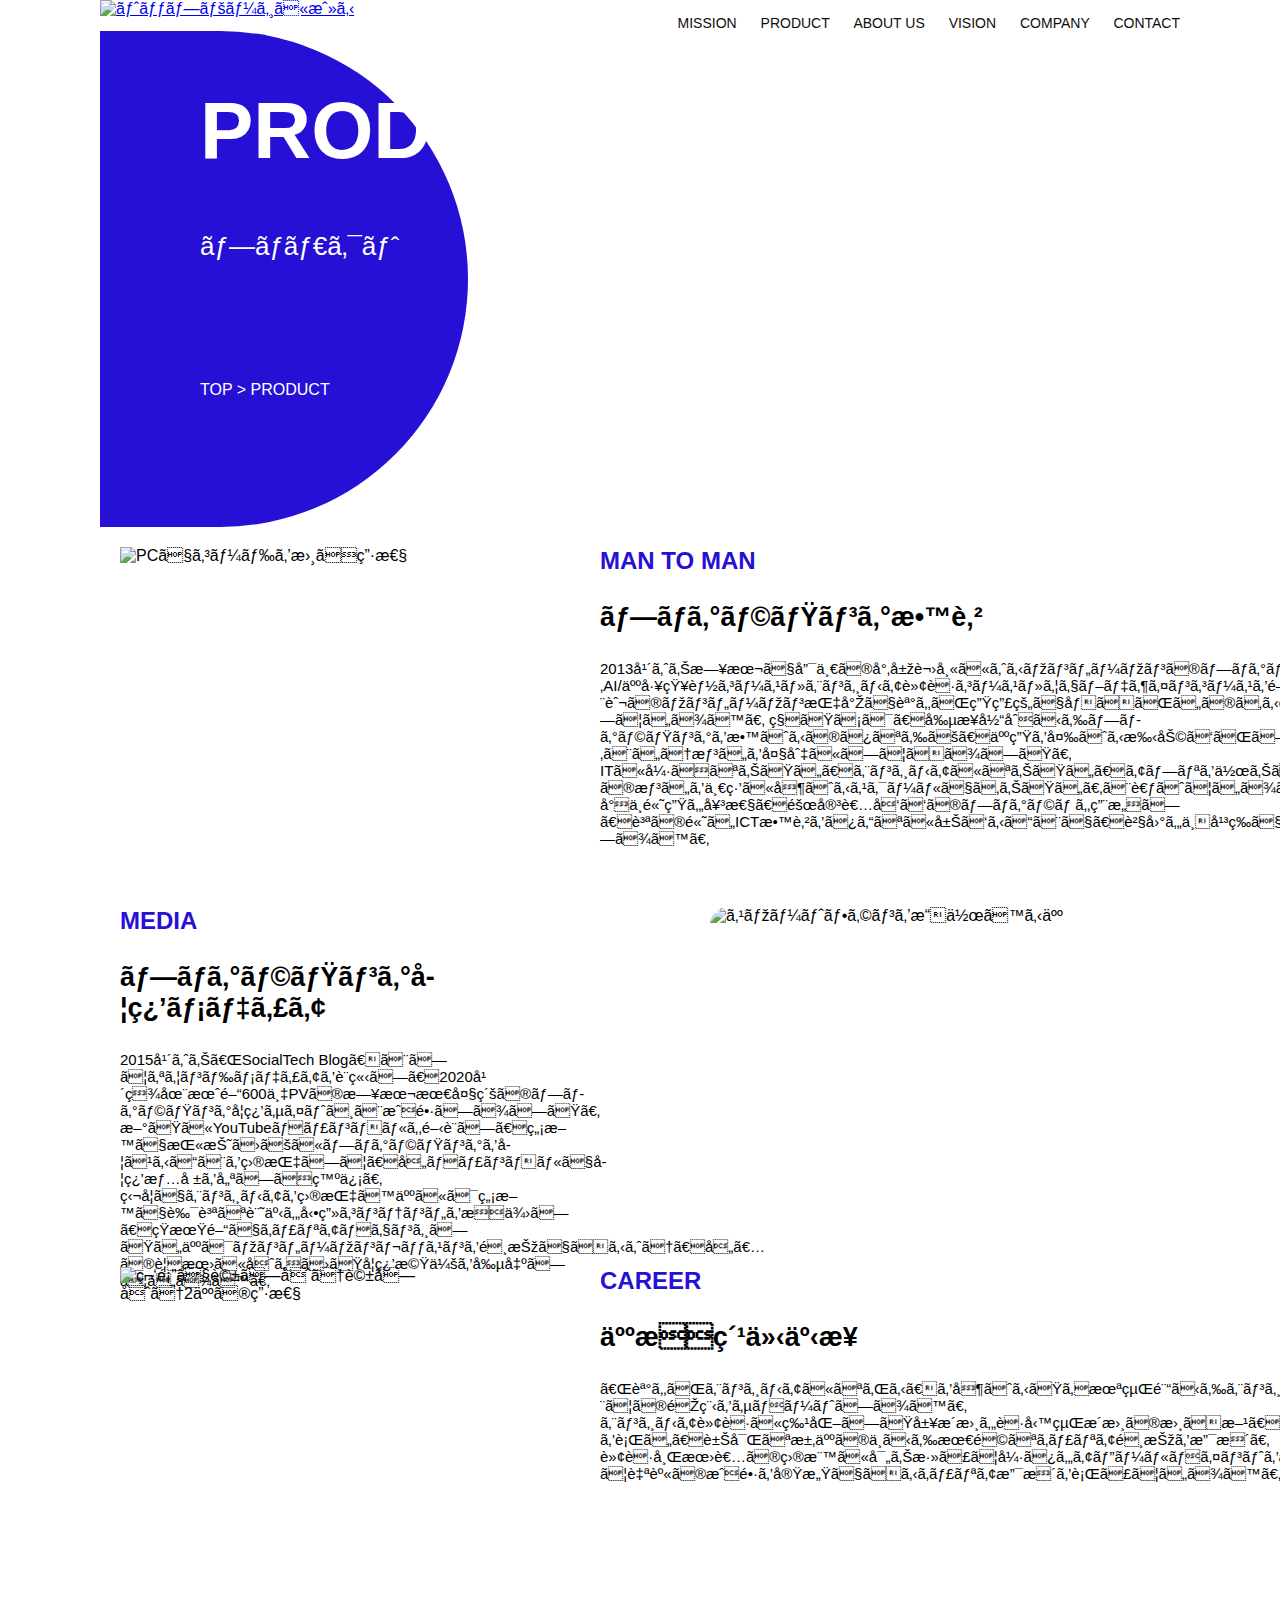
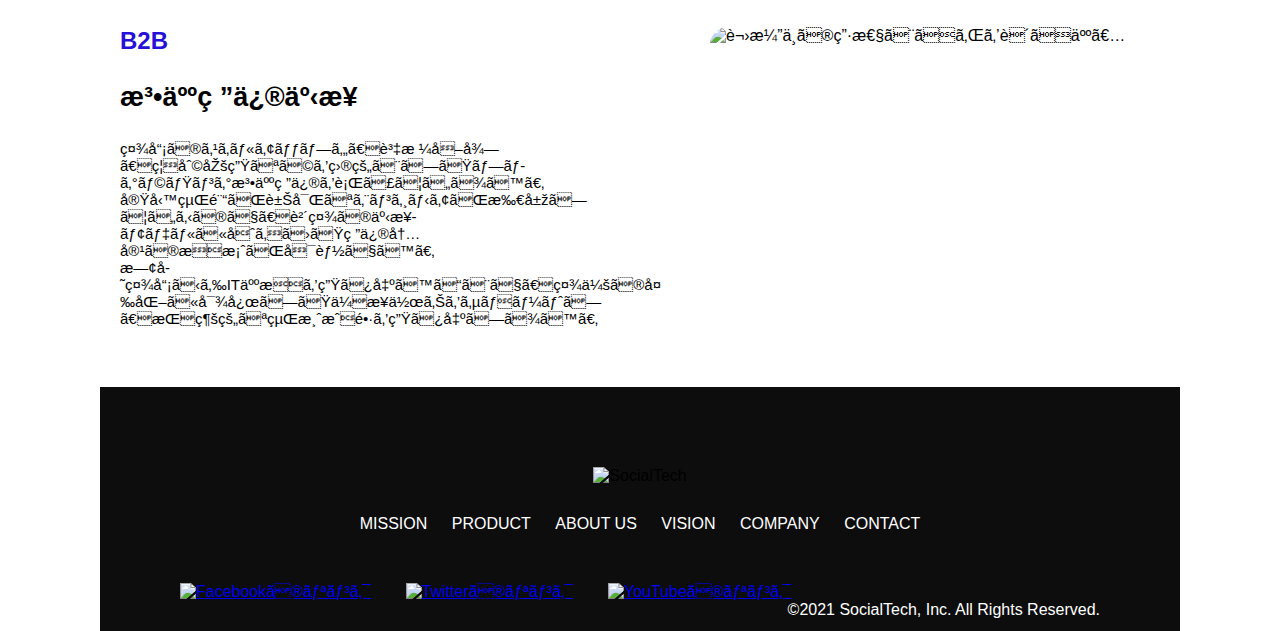
==== kadai_tutorial_output/product.html @ c11d373e "kadai_tutorial_outputをアップロード" ====
<!DOCTYPE html>
<html>
  <head>
    <title>SocialTech -PRODUCT プロダクト-</title>
    <meta charset="description" content="SocialTechの4つのプロダクトを紹介します">
    <meta name="viewport" content="width=device-width, initial-scale=1.0">
    <link rel="stylesheet" href="style.css">
  </head>

  <body>
    <!-- ヘッダー -->
    <header>
      <!-- ロゴ -->
      <a href="index.html" id="logo"><img src="images/logo.png" alt="トップページに戻る"></a>

      <!-- PC用ナビゲーション -->
      <nav id="nav-pc">
        <a href="mission.html">MISSION</a>
        <a href="product.html">PRODUCT</a>
        <a href="index.html#aboutus">ABOUT US</a>
        <a href="index.html#vision">VISION</a>
        <a href="index.html#company">COMPANY</a>
        <a href="index.html#contact">CONTACT</a>
      </nav>

      <!-- スマホ用メニューボタン -->
      <img id="menu-sp" src="images/button-menu.png" alt="ナビゲーションを開く" onclick="document.getElementById('nav-sp').style.display = 'block'">

      <!-- スマホ用ナビゲーション -->
      <nav id="nav-sp">
        <img id="close" src="images/button-close.png" alt="ナビゲーションを閉じる" onclick="document.getElementById('nav-sp').style.display = 'none'">
        <a id="logo-sp" href="index.html" onclick="document.getElementById('nav-sp').style.display = 'none'"><img src="images/logo-sp.png" alt="トップページに戻る"></a>
        <a class="menu" href="mission.html" onclick="document.getElementById('nav-sp').style.display = 'none'">MISSION</a>
        <a class="menu" href="product.html" onclick="document.getElementById('nav-sp').style.display = 'none'">PRODUCT</a>
        <a class="menu" href="index.html#aboutus" onclick="document.getElementById('nav-sp').style.display = 'none'">ABOUT US</a>
        <a class="menu" href="index.html#vision" onclick="document.getElementById('nav-sp').style.display = 'none'">VISION</a>
        <a class="menu" href="index.html#company" onclick="document.getElementById('nav-sp').style.display = 'none'">COMPANY</a>
        <a class="menu" href="index.html#contact" onclick="document.getElementById('nav-sp').style.display = 'none'">CONTACT</a>
        <div id="sns">
          <a href="https://www.facebook.com/sejuku2013"><img src="images/button-facebook.png" alt="Facebookのリンク"></a>
          <a href="https://twitter.com/samuraijuku"><img src="images/button-twitter.png" alt="Twitterのリンク"></a>
          <a href="https://www.youtube.com/channel/UCCFOQO5aDK0xXam4cUQXT8g"><img src="images/button-youtube.png" alt="YouTubeのリンク"></a>
        </div>
      </nav>
    </header>
    <main>
      <article>
        <section id="product-main">
          <div id="product-title">
            <h1>PRODUCT</h1>
            <span>プロダクト</span>
            <div>TOP > PRODUCT</div>
          </div>
        </section>
        <section class="product-section1">
          <img src="images/product/product-mantoman.png" alt="PCでコードを書く男性">
          <div>
            <h2 class="product-h2">MAN TO MAN</h2>
            <h3 class="product-h3">プログラミング教育</h3>
            <p>
              2013年より日本で唯一の専属講師によるマンツーマンのプログラミングレッスンを開始。AI/人工知能コース・エンジニア転職コース・ウェブデザインコースを開設し、ICT教育全般のマンツーマン指導で誰もが生産的で働きがいのある職に付けるサポートをしています。
              私たちは、創業当初からプログラミングを教えるのみならず、人生を変える手助けがしたい。という想いを大切にしてきました。<br>ITに強くなりたい、エンジニアになりたい、アプリを作りたい。そんな方々の想いを一緒に叶えるスクールでありたい。と考えています。<br>小中高生や女性、障害者向けのプログラムも用意し、質の高いICT教育をみんなに届けることで、貧困や不平等で無くなる社会を目指します。
            </p>
          </div>
        </section>
        <section class="product-section2">
          <div>
            <h2 class="product-h2">MEDIA</h2>
            <h3 class="product-h3">プログラミング学習メディア</h3>
            <p>2015年より「SocialTech
              Blog」としてオウンドメディアを設立し、2020年現在月間600万PVの日本最大級のプログラミング学習サイトへと成長しました。<br>新たにYouTubeチャンネルも開設し、無料で挫折せずにプログラミングを学べることを目指して、各チャンネルで学習情報を優しく発信。<br>独学でエンジニアを目指す人には無料で良質な記事や動画コンテンツを提供し、短期間でキャリアチェンジしたい人はマンツーマンレッスンを選択できるよう、各々の要望に合わせた学習機会を創出しています。
            </p>
          </div>
          <img src="images/product/product-media.png" alt="スマートフォンを操作する人">
        </section>
        <section class="product-section1">
          <img src="images/product/product-career.png" alt="笑顔で話し合う話し合う2人の男性">
          <div>
            <h2 class="product-h2">CAREER</h2>
            <h3 class="product-h3">人材紹介事業</h3>
            <p>
              「誰もがエンジニアになれる」を叶えるため未経験からエンジニアへ転職するまでの全ての過程をサポートします。<br>エンジニア転職に特化した履歴書や職務経歴書の書き方、面接対策を行い、豊富な求人の中から最適なキャリア選択を支援。<br>転職希望者の目標に寄り添って強みやアピールポイントを整理し、転職活動を通して自身の成長を実感できるキャリア支援を行っています。<br>
            </p>
          </div>
        </section>
        <section class="product-section2">
          <div>
            <h2 class="product-h2">B2B</h2>
            <h3 class="product-h3">法人研修事業</h3>
            <p>
              社員のスキルアップや、資格取得、福利厚生などを目的としたプログラミング法人研修を行っています。<br>実務経験が豊富なエンジニアが所属しているので、貴社の事業モデルに合わせた研修内容の提案が可能です。<br>既存社員からIT人材を生み出すことで、社会の変化に対応した企業作りをサポートし、持続的な経済成長を生み出します。
            </p>
          </div>
          <img src="images/product/product-b2b.png" alt="講演中の男性とそれを聴く人々">
        </section>
      </article>
      <footer>
        <div id="footer-logo">
          <img src="images/logo-sp.png" alt="SocialTech">
        </div>
        <div id="footer-link">
          <a href="mission.html">MISSION</a>
          <a href="product.html">PRODUCT</a>
          <a href="index.html#aboutus">ABOUT US</a>
          <a href="index.html#vision">VISION</a>
          <a href="index.html#company">COMPANY</a>
          <a href="index.html#contact">CONTACT</a>
        </div>
        <div id="sns-footer">
          <a href="https://www.facebook.com/sejuku2013"><img src="images/button-facebook.png" alt="Facebookのリンク"></a>
          <a href="https://twitter.com/samuraijuku"><img src="images/button-twitter.png" alt="Twitterのリンク"></a>
          <a href="https://www.youtube.com/channel/UCCFOQO5aDK0xXam4cUQXT8g"><img src="images/button-youtube.png" alt="YouTubeのリンク"></a>
          <span id="copyright">&copy;2021 SocialTech, Inc. All Rights Reserved. </span>
        </div>
      </footer>
    </main>
  </body>

</html>
---- kadai_tutorial_output/style.css ----
/* PC、スマホ共通スタイル*/
body{
  font-family: "Source Sans Pro", "Hiragino Kaku Gothic ProN", Meiryo, Arial, sans-serif;
}

p{
  font-size: 15px;
}

/*================
PC用のスタイル
=================*/
@media screen and (min-width: 768px){
 /* 横幅設定 */
 body{
   max-width: 1080px;
   min-width: 960px;
   margin: 0 auto 0 auto;
 }

 /* ヘッダー */
 header{
   display: flex;
   justify-content: space-between;
  }

 /* ナビゲーションのレイアウト */
 #nav-pc{
   text-align: right;
   font-size: 14px;
   padding-top: 15px;
  }

 /* ナビゲーションのリンクの装飾設定 */
 #nav-pc > a {
   text-decoration: none;
   margin-left: 20px;
  }
 #nav-pc > a:link {
   color: #0d0d0d;
  }
 #nav-pc > a:visited {
   color: #0d0d0d;
  } 
 #nav-pc > a:hover {
   color: #0d0d0d;
   text-decoration: underline;
  } 
 #nav-pc > a:active {
   color: #0d0d0d;
  }

  /* スマホ用ナビを非表示 */
  #nav-sp,
  #menu-sp {
    display: none;
  }

 /* メインビジュアル*/
 #main-visual {
   position: relative;
   height: 400px;
  }

 #main-message {
   position: absolute;
   top: 0;
   left: 0;
   background-color: #2710d5;
   color: #ffffff;
   border-radius: 0 0 476px 0;
   max-width: 620px;
   height: 100%;
   width: 100%;
   z-index: 11;
  }

 #main-message > h1 {
   font-size: 60px;
   font-weight: bold;
   margin: 100px 0 0 50px;
  }

 #main-message > p {
   font-size: 28px;
   margin: 0 0 0 50px;
  }

 #main-visual > img {
   max-width: 620px;
   border-radius: 476px 0 0 0;
   position: absolute;
   top: 0;
   right: 0;
   z-index: 10;
  }

 /*見出し*/
 h2 {
   margin: 40px 0 0 0;
  }

 h2::after {
   content: url("images/line.png");
   margin-left: 10px;
  }

 h3 {
   font-size: 27px;
  }

 /* ミッション */
 #mission {
   margin: 80px auto 80px auto;
   width: 100%;
  }

 #mission-flex {
   width: 100%;
   display: flex;
  }

  #mission-flex > div {
    width: 50%;
    margin: 20px;
  }
  
  #mission-photo {
    width: 100%;
  }
  
  #s2dgs {
    margin-top: 50px;
    width: 100%;
  }

 /* プロダクト */
 #product {
   background-color: #fafafa;
   margin: 80px 0 80px 0;
   padding: 10px 40px 0px 40px;
  }

 /* 外枠 */
 #product > div {
   margin-top: 40px;
   display: flex;
  }

 /* 左のカラム */
 #product-left {
   width: 50%;
   margin-right: 20px;
  }

 /* 右のカラム */
 #product-right {
   width: 50%;
   margin-left: 20px;
   margin-top: 80px;
  }

 /* 画像＋説明の枠 */
 #product-left > div {
   position: relative;
   height: 480px;
   margin-right: 20px;
  }
 #product-right > div {
   position: relative;
   height: 480px;
   margin-left: 20px;
  }

 /* 画像 */
 .product-photo {
   width: 100%;
 }

 /* 説明文の枠 */
 .product-explain {
   background-color: #ffffff;
   position: absolute;
   left: 0;
   top: 280px;
   margin: 0 40px 0 40px;
   padding: 20px;
   box-shadow: 5px 5px 10px rgba(0,0,0,0.05);
 }

 /* 説明文の英語 */
 .product-explain > span {
   color: #2710d5;
   font-weight: bold;
   font-size: 16px;
   margin: 0;
 }

 /* 説明文の見出し */
 .product-explain > h3 {
   font-size: 20px;
   margin: 5px 0 5px 0;
 }

 /* 説明文 */
 .product-explain > p {
   font-size: 14px;
   margin: 0;
 }


 /* 「もっとみる」ボタン */
 #product-more {
   margin: 0 auto -42px auto;
 }

  /* ABOUT US */
 #aboutus {
   margin: 80px auto 80px auto;
 }

 /* 3つの組織文化と画像を入れる枠 */
 #aboutus > div {
   display: flex;
 }

 /* 画像 */
 .culture-img {
   width: 100%;
   align-self: flex-start;
 }

 .culture-img2 {
   margin-top: 50px;
   width: 100%;
 }

 /* 3つの組織文化の表 */
 .culture-table {
   max-width: 500px;
   margin-right: 50px;
 }

 /* 番号 */
 .culture-num {
   font-size: 80px;
   color: #2710d5;
   margin: 0 20px 0 0;
 }

 /* 組織文化英語 */
 .culture-en {
   color: #2710d5;
   font-weight: bold;
   font-size: 24px;
   display: block;
 }

 /* 組織文化日本語 */
 .culture-jp {
   font-size: 28px;
   font-weight: bold;
 }

 /* ビジョン */
 #vision {
   margin: 80px auto 80ox auto;
 }

 /* セクション内の外枠 */
 #vision > div {
   width: 100%;
   display: flex;
   justify-content: space-between;
   flex-wrap: wrap;
 }

 /* 7つの行動指針の枠 */
 .vision-box {
   width: 300px;
   height: 300px;
   margin-bottom: 30px;
   position: relative;
 }

 .vision-box > img {
   width: 100%;
   height: auto;
   position: absolute;
   top: 0;
   left: 0;
   z-index: 30;
 }

 .vision-box > span {
   position: absolute;
   top: 0;
   left: 0;
   z-index: 31;
   margin-right: 20px;
 }

 .vision-box > span > h4 {
   color: #2710d5;
   font-size: 19px;
   margin: 80px 0 0 0;
 }

 .vision-box > span > h4::first-letter {
   font-size: 40px;
 }

 .vision-box > span > h5 {
   font-size: 20px;
   margin: 0 0 0 0;
 }

 .vision-box > span > p {
   margin: 10px 0 0 0;
 }

 /* 会社概要 */
 #company {
   margin: 80px auto 80px auto;
 }

 #company-table {
   width: 100%;
 }

 .tableheader {
   text-align: left;
   padding: 20px;
   border-bottom-color: #2710d5;
   border-bottom-width: 1px;
   border-bottom-style: solid;
   width: 100px;
 }

 .tableheader-first {
   text-align: left;
   padding: 20px;
   border-bottom-color: #2710d5;
   border-bottom-width: 1px;
   border-bottom-style: solid;
   border-top-color: #2710d5;
   border-top-width: 1px;
   border-top-style: solid;
   width: 100px;
 }

 .cell {
   padding: 30px;
   border-bottom-color: #ececec;
   border-bottom-width: 1px;
   border-bottom-style: solid;
 }

 .cell-first {
   padding: 30px;
   border-bottom-color: #ececec;
   border-bottom-width: 1px;
   border-bottom-style: solid;
   border-top-color: #ececec;
   border-top-width: 1px;
   border-top-style: solid;
 }

 #company > iframe {
   width: 100%;
   height: 368px;
   margin-top: 40px;
 }

 /* お問い合わせ */
 #contact {
   margin: 80px auto 80px auto;
 }

 /* 外枠 */
 #contact > form > div {
   display: flex;
   flex-direction: row;
   flex-wrap: wrap;
   padding-bottom: 30px;
 }

 /* 左列の見出し */
 .contact-heading {
   width: 240px;
   align-self: center;
 }
 /* 見出しのラベル */
 .contact-label {
   font-weight: bold;
 }
 /* 必須 */
 .contact-span {
   color: #ce2222;
   margin: 0 0 0 20px;
   font-weight: bold;
 }

 /* テキストボックス */
 .contact-textbox {
   border-top: 0;
   border-left: 0;
   border-right: 0;
   border-bottom-width: 1px;
   border-bottom-color: #707070;
   border-bottom-style: solid;
   background-color: #fafafa;
   width: 400px;
   height: 56px;
 }
 /* お問い合わせ内容のテキストエリア */
 .contact-textarea {
   border-top: 0;
   border-left: 0;
   border-right: 0;
   border-bottom-width: 1px;
   border-bottom-color: #707070;
   border-bottom-style: solid;
   background-color: #fafafa;
   width: 400px;
   height: 200px;
 }

 /* 個人情報の取り扱い */
 details {
   width: 700px;
 }
 details > div {
   background-color: #fafafa;
   padding: 20px;
 }
 details > div > span {
   font-weight: bold;
 }

 /* フッター */
 footer {
   background-color: #0d0d0d;
   text-align: center;
   padding: 80px 80px 30px 80px;
 }

 #footer-logo {
   margin-bottom: 30px;
 }

 #footer-link {
   margin-bottom: 50px;
 }
 #footer-link > a {
   text-decoration: none;
   margin: 10px;
 }
 #footer-link > a:link {
   color: #ffffff;
 }
 #footer-link > a:visited {
   color: #ffffff;
 }
 #footer-link > a:hover {
   color: #ffffff;
   text-decoration: underline;
 }
 #footer-link > a:active {
   color: #ffffff;
 }

 #sns-footer {
   text-align: left;
   width: 100%;
 }

 #sns-footer > a {
   margin-right: 30px;
 }

 #copyright {
   color: #ffffff;
   float: right;
 }

 /* mission.html用スタイル */
 /* ミッションのメインビジュアル */
 #mission-main {
   height: 496px;
   width: 100%;
   background-image: url("images/mission/mission-main.png");
   background-repeat: no-repeat;
   background-position-y: center;
 }

 #mission-title {
   background-color: #2710d5;
   width: 368px;
   color: #ffffff;
   height: 496px;
   border-radius: 0 248px 248px 0;
   position: relative;
}

 #mission-title > h1 {
   position: absolute;
   top: 0;
   left: 100px;
   font-size: 80px;
 }

 #mission-title > span {
   position: absolute;
   top: 200px;
   left: 100px;
   font-size: 26px;
 }

 #mission-title > div {
   position: absolute;
   top: 350px;
   left: 100px;
   font-size: 16px;
 }

 #mission-s2dgs {
  width: 100%;
  margin: 20px;
 }

 .miaaion-h2 {
  color: #2710d5;
  font-size: 40px;
 }

 .mission-h2::after {
  content: none;
 }

 #mission-5goals {
  margin: 20px;
  display: flex;
 }

 #mission-5goals > div {
  flex-grow: 1;
  padding: 20px;
 }

 #mission-5goals > div > div {
  margin-bottom: 40px;
 }

 .fivegoals-image-right {
  float: right;
  margin: 20px;
 }

 .fivegoals-image-left {
  float: left;
  margin: 20px;
 }

 .fivegoals-number {
  color: #2710d5;
  font-size: 48px;
  margin: 0;
 }

 .fivegoals-h3 {
  font-size: 28px;
  margin: 0;
 }

 .fivegoals-p {
  margin: 0;
 }

 /* プロダクトページ */
 #product-main {
  height: 496px;
  width: 100%;
  background-image: url(images/product/product-main.png);
  background-repeat: no-repeat;
  background-position-y: center;
 }

 #product-title {
  background-color: #2710d5;
  width: 368px;
  color: #ffffff;
  height: 496px;
  border-radius: 0 248px 248px 0;
  position: relative;
 }

 #product-title > h1 {
  position: absolute;
  top: 0;
  left: 100px;
  font-size: 80px;
 }

 #product-title > span {
  position: absolute;
  top: 200px;
  left: 100px;
  font-size: 26px;
 }
 
 #product-title > div {
  position: absolute;
  top: 350px;
  left: 100px;
  font-size: 16px;
 }

 /* セクション */
 .product-section1 {
  position: relative;
  margin: 20px;
  height: 340px;
 }

 .product-section1 > img {
  position: absolute;
  top: 0;
  left: 0;
  width: 450px;
  margin: 0 40px 30px 0;
  border-radius: 0 432px 0 0;
 }

 .product-section1 > div {
  position: absolute;
  top: 0;
  left: 480px;
 }

 .product-section2 {
  position: relative;
  margin: 20px;
  height: 340px;
 }

 .product-section2 > img {
  position: absolute;
  top: 0;
  right: 0;
  width: 450px;
  margin: 0 0 30px 40px;
  border-radius: 432px 0 0 0;
 }

 .product-section2 > div {
  width: 500px;
  position: absolute;
  top: 0;
  left: 0;
 }

 .product-h2 {
  color: #2710d5;
  font-size: 24px;
  margin: 0;
 }
}

/*====================
スマートフォン用のスタイル
====================*/
@media screen and (max-width: 767px){
  body {
    min-width: 375px;
    margin: 0;
  }

  /* PC用ナビゲーション非表示 */
  #nav-pc {
    display: none;
  }

  /* ハンバーガーメニュー */
  #menu-sp {
    float: right;
    padding: 0;
  }

  /* スマホ用ナビゲーションの表示切替 */
  /* 初期状態、レイアウトと非表示設定 */
  #nav-sp {
    background-color: #2710d5;
    position: absolute;
    left: 0;
    top: 0;
    height: 100%;
    width: 100%;
    display: none;
    z-index: 100;
  }

  /* xボタン */
  #close {
    position: absolute;
    top: 20px;
    right: 20px;
  }

  /* ナビゲーションメニュー用ロゴ */
  #logo-sp {
    margin: 80px 0 30px 20px;
  }

  /* ナビゲーションのリンクの装飾設定 */
  #nav-sp > a {
    display: block;
  }
  #nav-sp > a:link {
    color: #ffffff;
  }
  #nav-sp > a:visited {
    color: #ffffff;
  }
  #nav-sp > a:hover {
    color: #ffffff;
    text-decoration: underline;
  }
  #nav-sp > a:active {
    color: #ffffff;
  }
  #nav-sp > .menu {
    text-decoration: none;
    display: block;
    margin: 0 20px 0 20px;
    height: 44px;
    font-size: 16px;
    background-image: url(images/arrow.png);
    background-repeat: no-repeat;
    background-position: right top;
  }
  #sns {
    position: absolute;
    bottom: 20px;
    left: 20px;
  }
  #sns > a {
    margin-right: 30px;
  }

  /* メインビジュアル */
  #main-visual {
    position: relative;
    height: 470px;
    width: 100%;
    overflow: hidden;
  }
  #main-visual > div {
    position: absolute;
    top: 0;
    left: 0;
    background-color: #2710d5;
    color: white;
    border-radius: 0 0 476px 0;
    text-align: center;
    height: 280px;
    width: 100%;
    z-index: 11;
  }
  #main-visual > div > h1 {
    font-size: 28px;
    margin: 90px 0 0 0;
  }
  #main-visual > div > p {
    margin: 0;
  }
  #main-visual > img {
    width: 100%;
    border-radius: 476px 0 0 0;
    z-index: 10;
    position: absolute;
    bottom: 0;
    right: 0;
  }

  /* 見出し */
  h2::after {
    content: url("images/line.png");
    margin-left: 10px;
  }

  h3 {
    font-size: 24px;
    margin: 10px 0 0 0;
  }

  /* ミッション */
  #mission {
    margin: 20px;
  }

  #mission-photo {
    width: 100%;
  }

  #s2dgs {
    width: 100%;
  }

  /* プロダクト */
  #product {
    background-color: #fafafa;
    padding-top: 10px;
  }

  #product h2 {
    margin-left: 20px;
  }

  /* 外枠 */
  /* 左右のカラム　スマホでは横並び */
  #product-left,
  #product-right {
    margin-right: 20px;
    margin-left: 20px;
  }

  /* 画像＋説明の枠 */
  #product-left > div,
  #product-right > div {
    position: relative;
    height: 540px;
  }

  /* 説明文の枠 */
  .product-explain {
    background-color: #ffffff;
    position: absolute;
    left: 0;
    bottom: 50px;
    padding: 20px;
    box-shadow: 5px 5px 10px rgba(0,0,0,0.05);
  }

  .product-explain > span {
    color: #2710d5;
    font-weight: bold;
    font-size: 16px;
    margin: 0px;
  }

  .product-explain > h3 {
    margin: 10px 0 10px 0;
  }

  /* 画像 */
  .product-photo {
    width: 100%;
  }

  #product-more > img {
    margin: 0 0 -42px 20px;
  }

  /* ABOUT US */
  #aboutus {
    margin: 80px 20px 80px 20px;
  }

  #aboutus > div {
    display: flex;
    flex-direction: column;
  }

  .culture-table {
    width: 100%;
    padding-right: 20px;
    order: 2;
  }

  .culture-img {
    width: 100%;
    order: 1;
  }

  .culture-img2 {
    width: 100%;
  }

  .culture-num {
    font-size: 80px;
    color: #2710d5;
  }

  .culture-en {
    color: #2710d5;
    font-weight: bold;
    font-size: 24px;
    display: block;
  }

  .culture-jp {
    display: block;
  }

  .culture-description {
    margin: 0;
  }

  /* ビジョン */
  #vision {
    margin: 80px 20px 80px 20px;
  }

  .vision-box {
    width: 300px;
    height: 300px;
    margin-bottom: 30px;
    position: relative;
  }

  .vision-box > img {
    width: 100%;
    height: auto;
    position: absolute;
    top: 0;
    left: 0;
    z-index: 30;
  }

  .vision-box > span {
    position: absolute;
    top: 0;
    left: 0;
    z-index: 31;
    margin-right: 20px;
  }

  .vision-box > span > h4 {
    color: #2710d5;
    font-size: 19px;
    margin: 60px 0 0 0;
  }

  .vision-box > span > h5 {
    font-size: 20px;
    margin: 0 0 0 0;
  }

  .vision-box > span > p {
    margin: 10px 0 0 0;
  }

  /* 会社概要 */
  #company {
    margin: 0 20px 0 20px;
  }

  #company > h3 {
    margin-bottom: 20px;
  }

  #company > table {
    width: 100%;
  }

  .tableheader-first {
    text-align: left;
    padding: 20px;
    border-bottom-color: #2710d5;
    border-bottom-width: 1px;
    border-bottom-style: solid;
    border-top-color: #2710d5;
    border-top-width: 1px;
    border-top-style: solid;
    width: 50px;
  }

  .tableheader {
    text-align: left;
    padding: 20px;
    border-bottom-color: #2710d5;
    border-bottom-width: 1px;
    border-bottom-style: solid;
    width: 50px;
  }

  .cell {
    padding: 20px;
    border-bottom-color: #ececec;
    border-bottom-width: 1px;
    border-bottom-style: solid;
  }

  .cell-first {
    padding: 20px;
    border-bottom-color: #ececec;
    border-bottom-width: 1px;
    border-bottom-style: solid;
    border-top-color: #ececec;
    border-top-width: 1px;
    border-top-style: solid;
  }

  #company > iframe {
    width: 100%;
    height: 240px;
    margin: 40px 0 0 0;
  }

  /* お問い合わせ */
  #contact {
    margin: 80px 20px 80px 20px;
  }

  #contact > h3 {
    margin-bottom: 20px;
  }

  #contact > form > div {
    margin-bottom: 20px;
  }

  .contact-heading {
    margin-bottom: 20px;
  }

  /* ラベル */
  .contact-label {
    font-weight: bold;
  }

  /* 必須 */
  .contact-span {
    color: #ce2222;
    margin: 0 0 0 20px;
    font-weight: bold;
  }

  .contact-textbox {
    height: 56px;
    border-top: 0;
    border-left: 0;
    border-right: 0;
    background-color: #fafafa;
    border-bottom-color: #707070;
    border-bottom-width: 1px;
    border-style: solid;
    min-width: 300px;
    width: 100%;
  }

  .contact-textarea {
    height: 150px;
    border-top: 0;
    border-left: 0;
    border-right: 0;
    background-color: #fafafa;
    width: 100%;
  }

  .radiobutton {
    margin-bottom: 20px;
  }

  .radiobutton + label::after {
    content: "\A";
    white-space: pre;
  }

  /* フッター */
  footer {
    background-color: #0d0d0d;
    padding: 30px 20px 50px 20px;
  }

  #footer-logo {
    margin-bottom: 30px;
  }

  #footer-link {
    margin-bottom: 50px;
  }

  #footer-link > a {
    text-decoration: none;
    margin: 0 20px 30px 0;
    display: block;
    background-image: url(images/arrow.png);
    background-repeat: no-repeat;
    background-position: right top;
  }

  #footer-link > a:link {
    color: #ffffff;
  }

  #footer-link > a:visited {
    color: #ffffff;
  }

  #footer-link > a:hover {
    color: #ffffff;
    text-decoration: underline;
  }

  #footer-link > a:active {
    color: #ffffff;
  }

  #sns-footer > a {
    margin-right: 30px;
  }

  #copyright {
    font-size: 12px;
    display: block;
    margin-top: 30px;
    color: #ffffff;
  }

  /* mission.html用スタイル */
  /* ミッションのメインビジュアル */
  #mission-main {
    height: 256px;
    width: 100%;
    background-image: url("images/mission/mission-main.png");
    background-repeat: no-repeat;
    background-position-y: center;
    background-size: auto 208px;
  }

  #mission-title {
    background-color: #2710d5;
    width: 136px;
    color: #ffffff;
    height: 256px;
    border-radius: 0 248px 248px 0;
    position: relative;
  }
  #mission-title > h1 {
    position: absolute;
    top: 0;
    left: 20px;
    font-size: 40px;
  }

  #mission-title > span {
    position: absolute;
    top: 110px;
    left: 20px;
    font-size: 18px;
  }

  #mission-title > div {
    position: absolute;
    top: 180px;
    left: 20px;
    font-size: 13px;
  }

  /* ミッションページ　S2DGsの設定 */
  #mission-s2dgs {
    margin: 20px;
  }

  .mission-h2 {
    color: #2710d5;
    font-size: 38px;
    margin: 0px;
  }

  .mission-h2::after {
    content: none;
  }

  #mission-s2dgs > img {
    width: 100%s;
  }

  /* ミッションページ　5Goalsの設定 */
  #mission-5goals {
    margin: 20px;
  }

  #mission-5goals > div > div {
    margin-bottom: 40px;
  }

  #s2dgs-image {
    width: 100%;
  }

  .fivegoals-image-right {
    margin: 20px auto 20px auto;
    display: block;
  }

  .fivegoals-image-left {
    margin: 20px auto 20px auto;
    display: block;
  }

  .fivegoals-number {
    color: #2710d5;
    font-size: 48px;
    margin: 0;
  }

  .fivegoals-h3 {
    font-size: 28px;
    margin: 0;
  }

  .fivegoals-p {
    margin: 0;
  }

  #product-main {
    height: 256px;
    width: 100%;
    background-image: url(images/product/product-main.png);
    background-repeat: no-repeat;
    background-position-y: center;
    background-size: auto 208px;
  }

  #product-title {
    background-color: #2710d5;
    width: 136px;
    color: #ffffff;
    height: 256px;
    border-radius: 0 248px 248px 0;
    position: relative;
  }

  #product-title > h1 {
    position: absolute;
    top: 0;
    left: 20px;
    font-size: 40px;
  }

  #product-title > span {
    position: absolute;
    top: 110px;
    left: 20px;
    font-size: 18px;
  }

  #product-title > div {
    position: absolute;
    top: 180px;
    left: 20px;
    font-size: 13px;
  }

  .product-section1 {
    margin: 20px;
  }

  .product-section1 > img {
    width: 100%;
    border-radius: 0 300px 0 0;
  }

  .product-section2 {
    margin: 20px;
    display: flexbox;
    flex-direction: column;
  }

  .product-section2 > img {
    order: 1;
    width: 100%;
    border-radius: 300px 0 0 0;
  }

  .product-section2 > div {
    order: 2;
  }

  .product-h2 {
    color: #2710d5;
    font-size: 24px;
    margin: 0;
  }

  .product-h3 {
    font-size: 28px;
    margin: 0;
  }
}
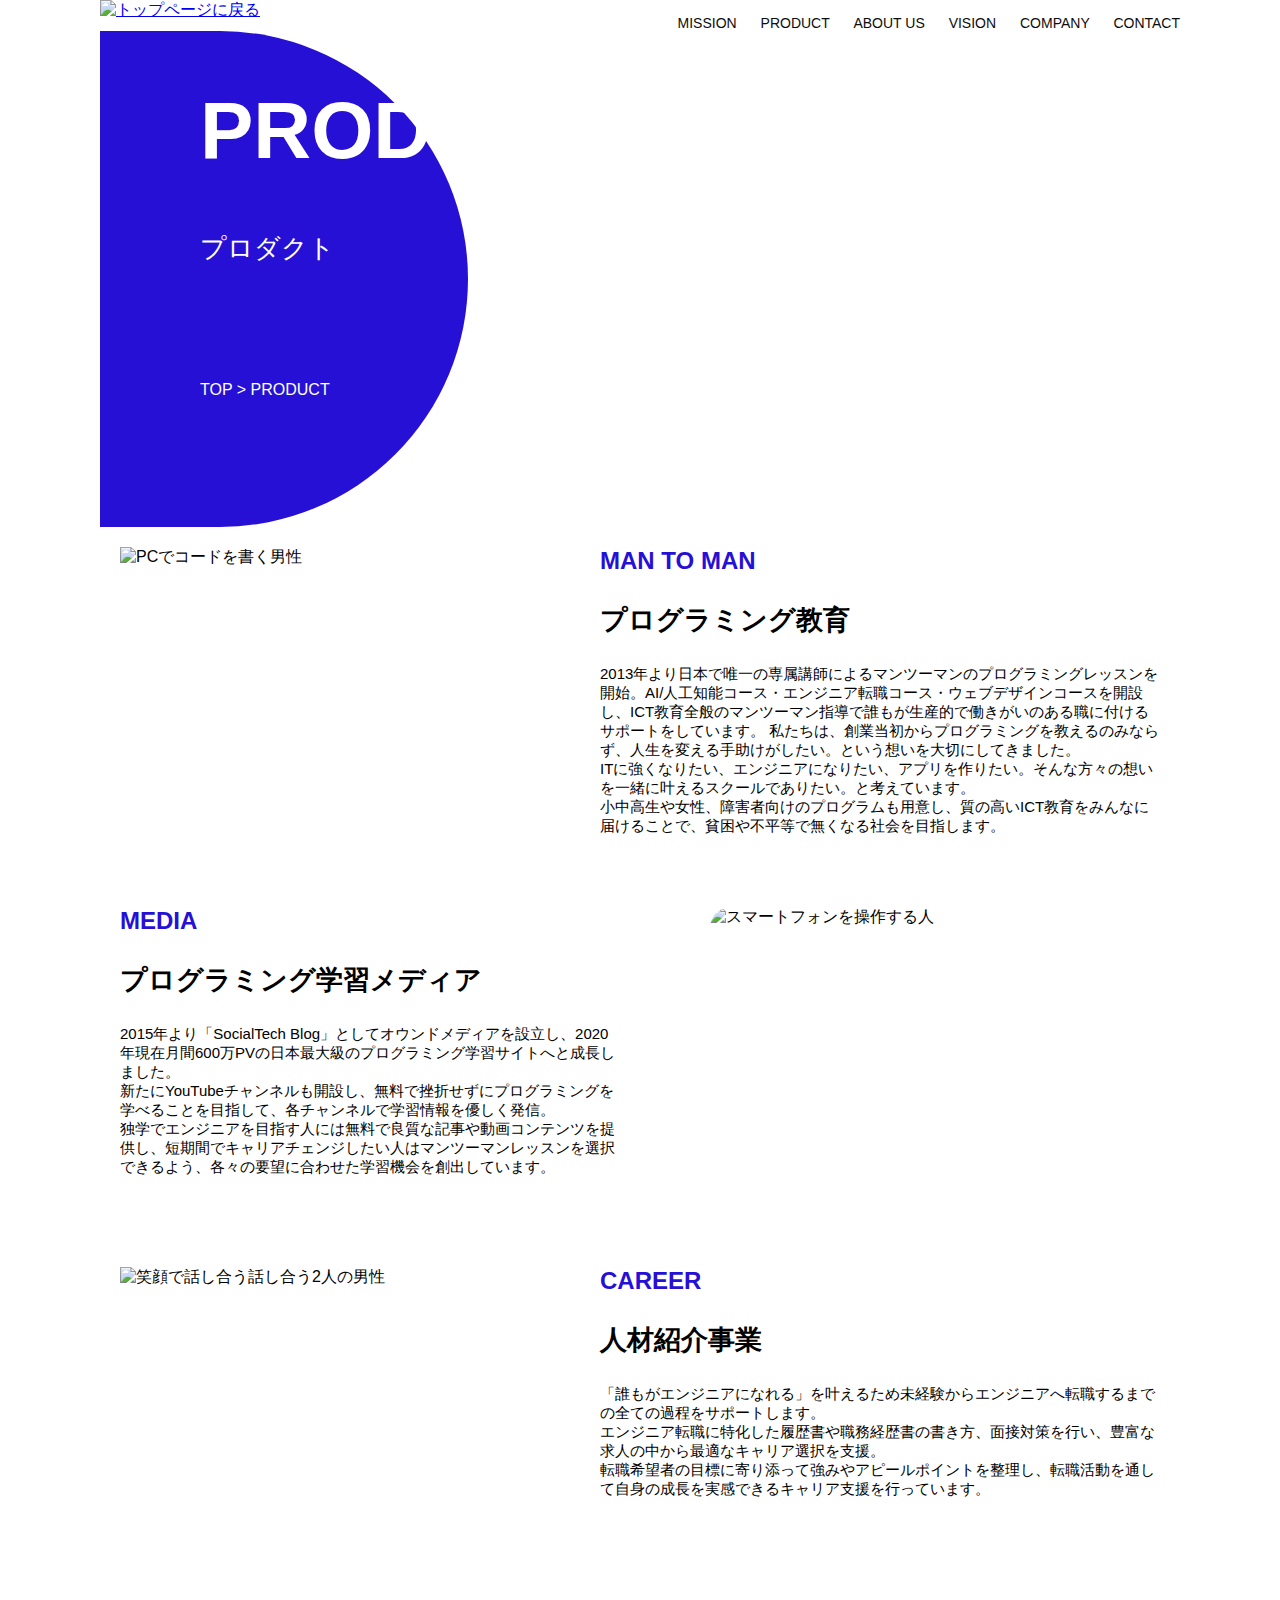
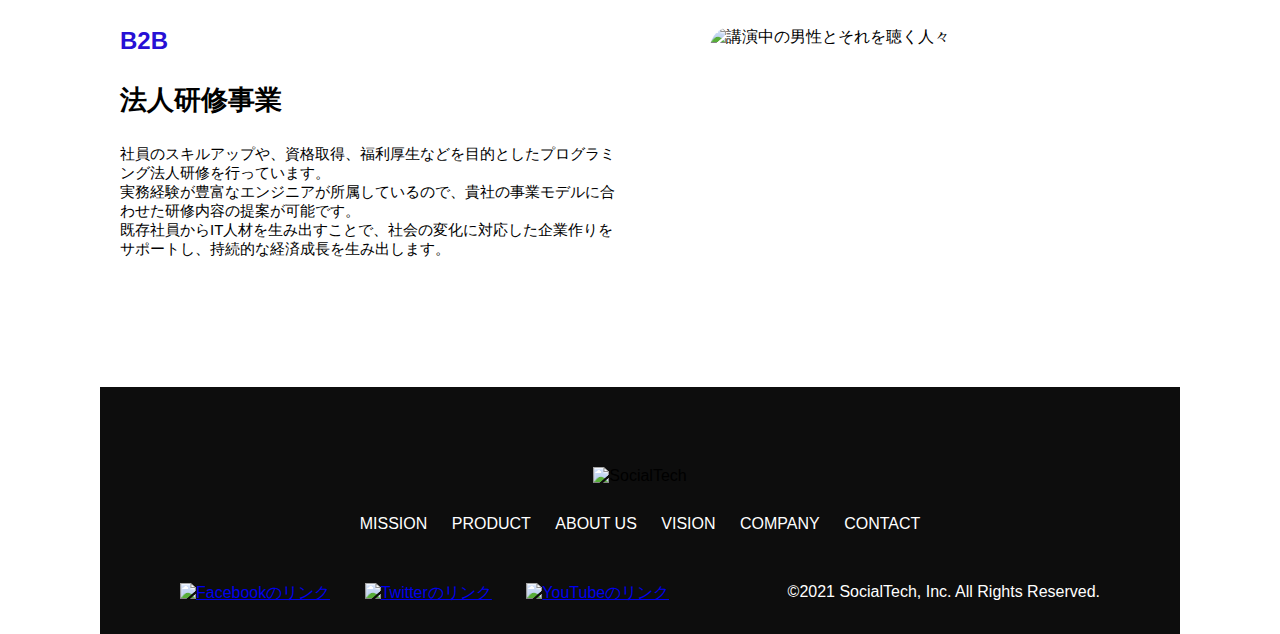
==== commit 41f0d553: "kadai_tutorial_outiputをアップロード" ====
--- a/kadai_tutorial_output/product.html
+++ b/kadai_tutorial_output/product.html
@@ -2,6 +2,7 @@
 <html>
   <head>
     <title>SocialTech -PRODUCT プロダクト-</title>
+    <meta charset="UTF-8">
     <meta charset="description" content="SocialTechの4つのプロダクトを紹介します">
     <meta name="viewport" content="width=device-width, initial-scale=1.0">
     <link rel="stylesheet" href="style.css">
